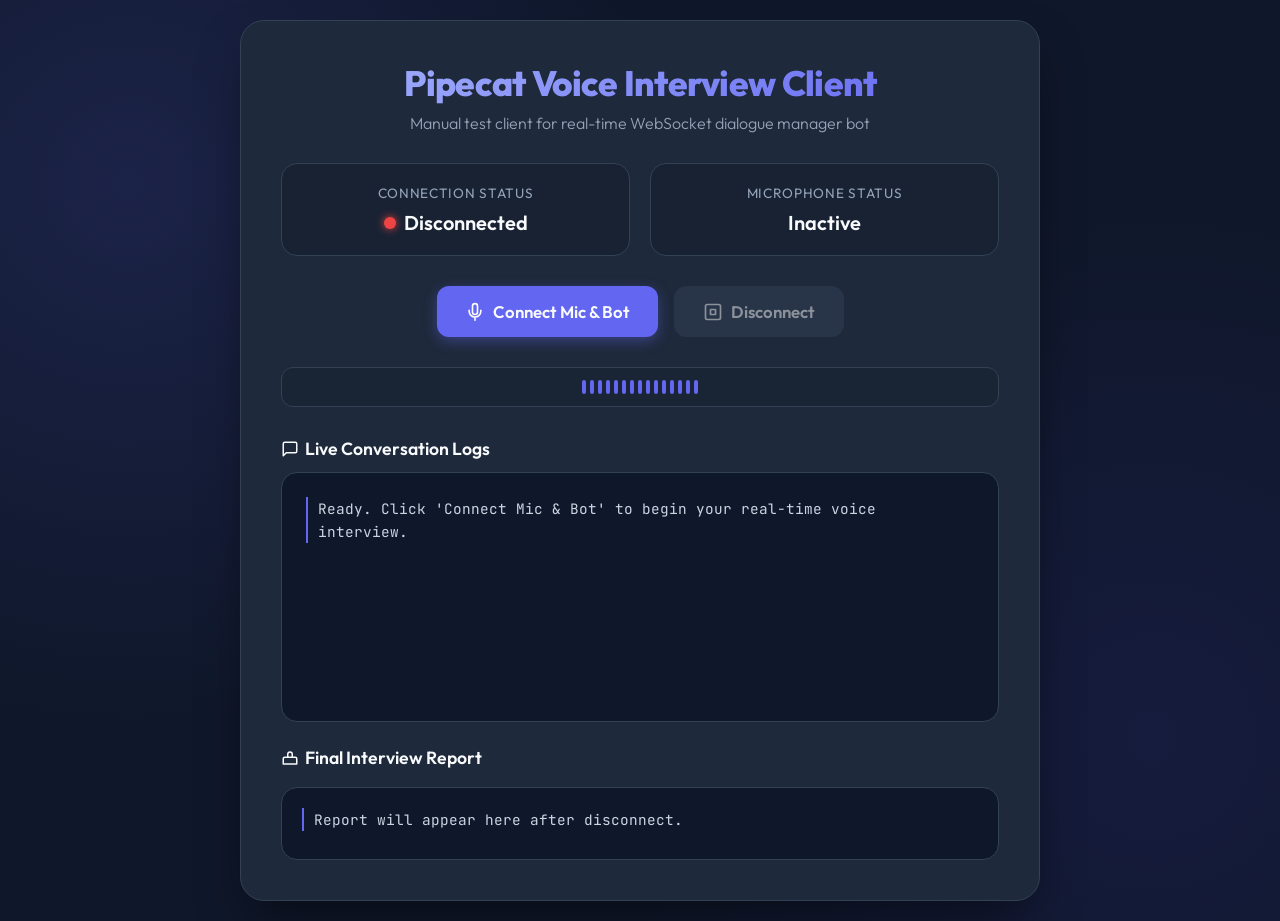
==== backend/pipecat_integration/manual_client/index.html @ de981293 "Initial commit" ====
<!DOCTYPE html>
<html lang="en">
<head>
    <meta charset="UTF-8">
    <meta name="viewport" content="width=device-width, initial-scale=1.0">
    <title>Pipecat WebSocket Manual Client</title>
    <!-- Modern Premium Typography -->
    <link rel="preconnect" href="https://fonts.googleapis.com">
    <link rel="preconnect" href="https://fonts.gstatic.com" crossorigin>
    <link href="https://fonts.googleapis.com/css2?family=Outfit:wght@300;400;600;800&family=JetBrains+Mono:wght@400;700&display=swap" rel="stylesheet">
    
    <style>
        :root {
            --bg-color: #0f172a;
            --card-bg: #1e293b;
            --accent-primary: #6366f1;
            --accent-hover: #4f46e5;
            --text-main: #f8fafc;
            --text-secondary: #94a3b8;
            --status-offline: #ef4444;
            --status-connecting: #eab308;
            --status-online: #22c55e;
            --border-color: #334155;
        }

        * {
            box-sizing: border-box;
            margin: 0;
            padding: 0;
        }

        body {
            font-family: 'Outfit', sans-serif;
            background-color: var(--bg-color);
            color: var(--text-main);
            min-height: 100vh;
            display: flex;
            justify-content: center;
            align-items: center;
            padding: 20px;
            overflow-x: hidden;
            background-image: radial-gradient(circle at 10% 20%, rgba(99, 102, 241, 0.15) 0%, transparent 40%),
                              radial-gradient(circle at 90% 80%, rgba(79, 70, 229, 0.1) 0%, transparent 40%);
        }

        .container {
            width: 100%;
            max-width: 800px;
            background-color: var(--card-bg);
            border: 1px solid var(--border-color);
            border-radius: 24px;
            padding: 40px;
            box-shadow: 0 25px 50px -12px rgba(0, 0, 0, 0.5);
            backdrop-filter: blur(16px);
            transition: all 0.3s ease;
        }

        .header {
            text-align: center;
            margin-bottom: 30px;
        }

        .header h1 {
            font-size: 2.2rem;
            font-weight: 800;
            background: linear-gradient(135deg, #a5b4fc, #6366f1);
            -webkit-background-clip: text;
            -webkit-text-fill-color: transparent;
            margin-bottom: 8px;
            letter-spacing: -0.02em;
        }

        .header p {
            color: var(--text-secondary);
            font-size: 1rem;
            font-weight: 300;
        }

        /* Status and Indicator Grid */
        .status-grid {
            display: grid;
            grid-template-columns: 1fr 1fr;
            gap: 20px;
            margin-bottom: 30px;
        }

        .status-card {
            background-color: rgba(15, 23, 42, 0.4);
            border: 1px solid var(--border-color);
            border-radius: 16px;
            padding: 20px;
            display: flex;
            flex-direction: column;
            justify-content: center;
            align-items: center;
            text-align: center;
        }

        .status-label {
            font-size: 0.85rem;
            color: var(--text-secondary);
            text-transform: uppercase;
            letter-spacing: 0.05em;
            margin-bottom: 8px;
        }

        .status-value {
            font-size: 1.25rem;
            font-weight: 600;
            display: flex;
            align-items: center;
            gap: 8px;
        }

        .indicator {
            width: 12px;
            height: 12px;
            border-radius: 50%;
            display: inline-block;
            box-shadow: 0 0 8px currentColor;
        }

        .offline {
            color: var(--status-offline);
            background-color: var(--status-offline);
        }

        .connecting {
            color: var(--status-connecting);
            background-color: var(--status-connecting);
            animation: pulse 1.5s infinite;
        }

        .online {
            color: var(--status-online);
            background-color: var(--status-online);
            animation: pulse 2s infinite;
        }

        /* Buttons and Controls */
        .controls {
            display: flex;
            justify-content: center;
            gap: 16px;
            margin-bottom: 30px;
        }

        .btn {
            font-family: 'Outfit', sans-serif;
            font-size: 1.05rem;
            font-weight: 600;
            padding: 14px 28px;
            border: none;
            border-radius: 12px;
            cursor: pointer;
            transition: all 0.2s cubic-bezier(0.4, 0, 0.2, 1);
            display: flex;
            align-items: center;
            gap: 8px;
            outline: none;
        }

        .btn-primary {
            background-color: var(--accent-primary);
            color: var(--text-main);
            box-shadow: 0 4px 14px 0 rgba(99, 102, 241, 0.4);
        }

        .btn-primary:hover:not(:disabled) {
            background-color: var(--accent-hover);
            transform: translateY(-2px);
            box-shadow: 0 6px 20px 0 rgba(99, 102, 241, 0.5);
        }

        .btn-primary:active:not(:disabled) {
            transform: translateY(0);
        }

        .btn-danger {
            background-color: #334155;
            color: var(--text-main);
            border: 1px solid var(--border-color);
        }

        .btn-danger:hover:not(:disabled) {
            background-color: #dc2626;
            border-color: #dc2626;
            transform: translateY(-2px);
            box-shadow: 0 4px 14px 0 rgba(220, 38, 38, 0.4);
        }

        .btn:disabled {
            opacity: 0.5;
            cursor: not-allowed;
            transform: none !important;
            box-shadow: none !important;
        }

        /* Waveform simulation / active mic meter */
        .mic-meter-container {
            width: 100%;
            height: 40px;
            background-color: rgba(15, 23, 42, 0.3);
            border: 1px solid var(--border-color);
            border-radius: 12px;
            margin-bottom: 30px;
            padding: 10px;
            display: flex;
            align-items: center;
            justify-content: center;
            gap: 4px;
            overflow: hidden;
        }

        .bar {
            width: 4px;
            height: 80%;
            background-color: var(--accent-primary);
            border-radius: 2px;
            transition: height 0.05s ease;
        }

        /* Log / Transcript Viewer */
        .panel-title {
            font-size: 1.1rem;
            font-weight: 600;
            margin-bottom: 12px;
            color: var(--text-main);
            display: flex;
            align-items: center;
            gap: 6px;
        }

        .log-panel {
            background-color: #0f172a;
            border: 1px solid var(--border-color);
            border-radius: 16px;
            padding: 24px;
            height: 250px;
            overflow-y: auto;
            font-family: 'JetBrains Mono', monospace;
            font-size: 0.9rem;
            line-height: 1.6;
            color: #cbd5e1;
            scroll-behavior: smooth;
        }

        .log-entry {
            margin-bottom: 8px;
            border-left: 2px solid transparent;
            padding-left: 10px;
            animation: fadeIn 0.2s ease-out;
        }

        .log-entry.info { border-color: var(--accent-primary); color: #cbd5e1; }
        .log-entry.success { border-color: var(--status-online); color: #86efac; }
        .log-entry.error { border-color: var(--status-offline); color: #fca5a5; }
        .log-entry.server { border-color: var(--status-connecting); color: #fef08a; }

        @keyframes pulse {
            0%, 100% { opacity: 1; transform: scale(1); }
            50% { opacity: 0.6; transform: scale(0.95); }
        }

        @keyframes fadeIn {
            from { opacity: 0; transform: translateY(4px); }
            to { opacity: 1; transform: translateY(0); }
        }


        /* Final Report Viewer */
        .report-panel {
            background-color: #0f172a;
            border: 1px solid var(--border-color);
            border-radius: 16px;
            padding: 20px;
            margin-top: 18px;
            font-family: 'JetBrains Mono', monospace;
            font-size: 0.9rem;
            line-height: 1.6;
            color: #cbd5e1;
        }

        .report-grid {
            display: grid;
            grid-template-columns: 1fr 1fr;
            gap: 12px;
            margin-top: 10px;
        }

        .report-item {
            background: rgba(30, 41, 59, 0.75);
            border: 1px solid var(--border-color);
            border-radius: 12px;
            padding: 12px;
        }

        .report-label {
            color: var(--text-secondary);
            font-size: 0.75rem;
            text-transform: uppercase;
            letter-spacing: 0.04em;
            margin-bottom: 4px;
        }

        .report-value {
            color: var(--text-main);
            font-weight: 700;
            font-size: 1rem;
        }


        .report-section {
            margin-top: 18px;
            background: rgba(15, 23, 42, 0.45);
            border: 1px solid var(--border-color);
            border-radius: 14px;
            padding: 16px;
        }

        .report-section-title {
            font-size: 1rem;
            font-weight: 700;
            color: var(--text-main);
            margin-bottom: 10px;
        }

        .report-text {
            color: #e2e8f0;
            line-height: 1.7;
            margin-bottom: 8px;
        }

        .report-muted {
            color: var(--text-secondary);
            font-size: 0.82rem;
            line-height: 1.5;
            margin-top: 6px;
        }

        .report-list {
            margin-left: 20px;
            color: #cbd5e1;
            line-height: 1.7;
        }

        .report-list li {
            margin-bottom: 6px;
        }

        .trace-card {
            background: rgba(30, 41, 59, 0.72);
            border: 1px solid var(--border-color);
            border-radius: 12px;
            padding: 14px;
            margin-bottom: 12px;
        }

        .trace-section {
            margin-top: 8px;
            color: #cbd5e1;
            line-height: 1.55;
        }

        details.report-section summary {
            cursor: pointer;
        }

        .report-json {
            margin-top: 14px;
            max-height: 180px;
            overflow: auto;
            white-space: pre-wrap;
            color: #94a3b8;
            background: rgba(15, 23, 42, 0.7);
            border: 1px solid var(--border-color);
            border-radius: 12px;
            padding: 12px;
        }

        /* Custom scrollbar */
        .log-panel::-webkit-scrollbar {
            width: 8px;
        }
        .log-panel::-webkit-scrollbar-track {
            background: transparent;
        }
        .log-panel::-webkit-scrollbar-thumb {
            background: var(--border-color);
            border-radius: 4px;
        }
        .log-panel::-webkit-scrollbar-thumb:hover {
            background: var(--text-secondary);
        }
    </style>
</head>
<body>
    <div class="container">
        <div class="header">
            <h1>Pipecat Voice Interview Client</h1>
            <p>Manual test client for real-time WebSocket dialogue manager bot</p>
        </div>

        <div class="status-grid">
            <div class="status-card">
                <span class="status-label">Connection Status</span>
                <span class="status-value" id="connection-status">
                    <span class="indicator offline"></span>
                    Disconnected
                </span>
            </div>
            <div class="status-card">
                <span class="status-label">Microphone Status</span>
                <span class="status-value" id="mic-status">
                    Inactive
                </span>
            </div>
        </div>

        <div class="controls">
            <button class="btn btn-primary" id="btn-connect">
                <svg width="20" height="20" viewBox="0 0 24 24" fill="none" stroke="currentColor" stroke-width="2" stroke-linecap="round" stroke-linejoin="round"><path d="M12 2a3 3 0 0 0-3 3v7a3 3 0 0 0 6 0V5a3 3 0 0 0-3-3Z"/><path d="M19 10v1a7 7 0 0 1-14 0v-1"/><line x1="12" x2="12" y1="19" y2="22"/></svg>
                Connect Mic & Bot
            </button>
            <button class="btn btn-danger" id="btn-disconnect" disabled>
                <svg width="20" height="20" viewBox="0 0 24 24" fill="none" stroke="currentColor" stroke-width="2" stroke-linecap="round" stroke-linejoin="round"><rect width="18" height="18" x="3" y="3" rx="2"/><path d="M9 9h6v6H9z"/></svg>
                Disconnect
            </button>
        </div>

        <div class="mic-meter-container" id="visualizer">
            <!-- Simulated waveform bars -->
            <div class="bar"></div>
            <div class="bar"></div>
            <div class="bar"></div>
            <div class="bar"></div>
            <div class="bar"></div>
            <div class="bar"></div>
            <div class="bar"></div>
            <div class="bar"></div>
            <div class="bar"></div>
            <div class="bar"></div>
            <div class="bar"></div>
            <div class="bar"></div>
            <div class="bar"></div>
            <div class="bar"></div>
            <div class="bar"></div>
        </div>

        <div class="panel-title">
            <svg width="18" height="18" viewBox="0 0 24 24" fill="none" stroke="currentColor" stroke-width="2" stroke-linecap="round" stroke-linejoin="round"><path d="M21 15a2 2 0 0 1-2 2H7l-4 4V5a2 2 0 0 1 2-2h14a2 2 0 0 1 2 2z"/></svg>
            Live Conversation Logs
        </div>
        <div class="log-panel" id="log-panel">
            <div class="log-entry info">Ready. Click 'Connect Mic & Bot' to begin your real-time voice interview.</div>
        </div>

        <div class="panel-title" style="margin-top: 24px;">
            <svg width="18" height="18" viewBox="0 0 24 24" fill="none" stroke="currentColor" stroke-width="2" stroke-linecap="round" stroke-linejoin="round"><path d="M9 11H5a2 2 0 0 0-2 2v7h18v-7a2 2 0 0 0-2-2h-4"/><path d="M9 7a3 3 0 0 1 6 0v4H9z"/></svg>
            Final Interview Report
        </div>
        <div class="report-panel" id="report-panel">
            <div class="log-entry info">Report will appear here after disconnect.</div>
        </div>

    </div>

    <script src="client.js"></script>
</body>
</html>
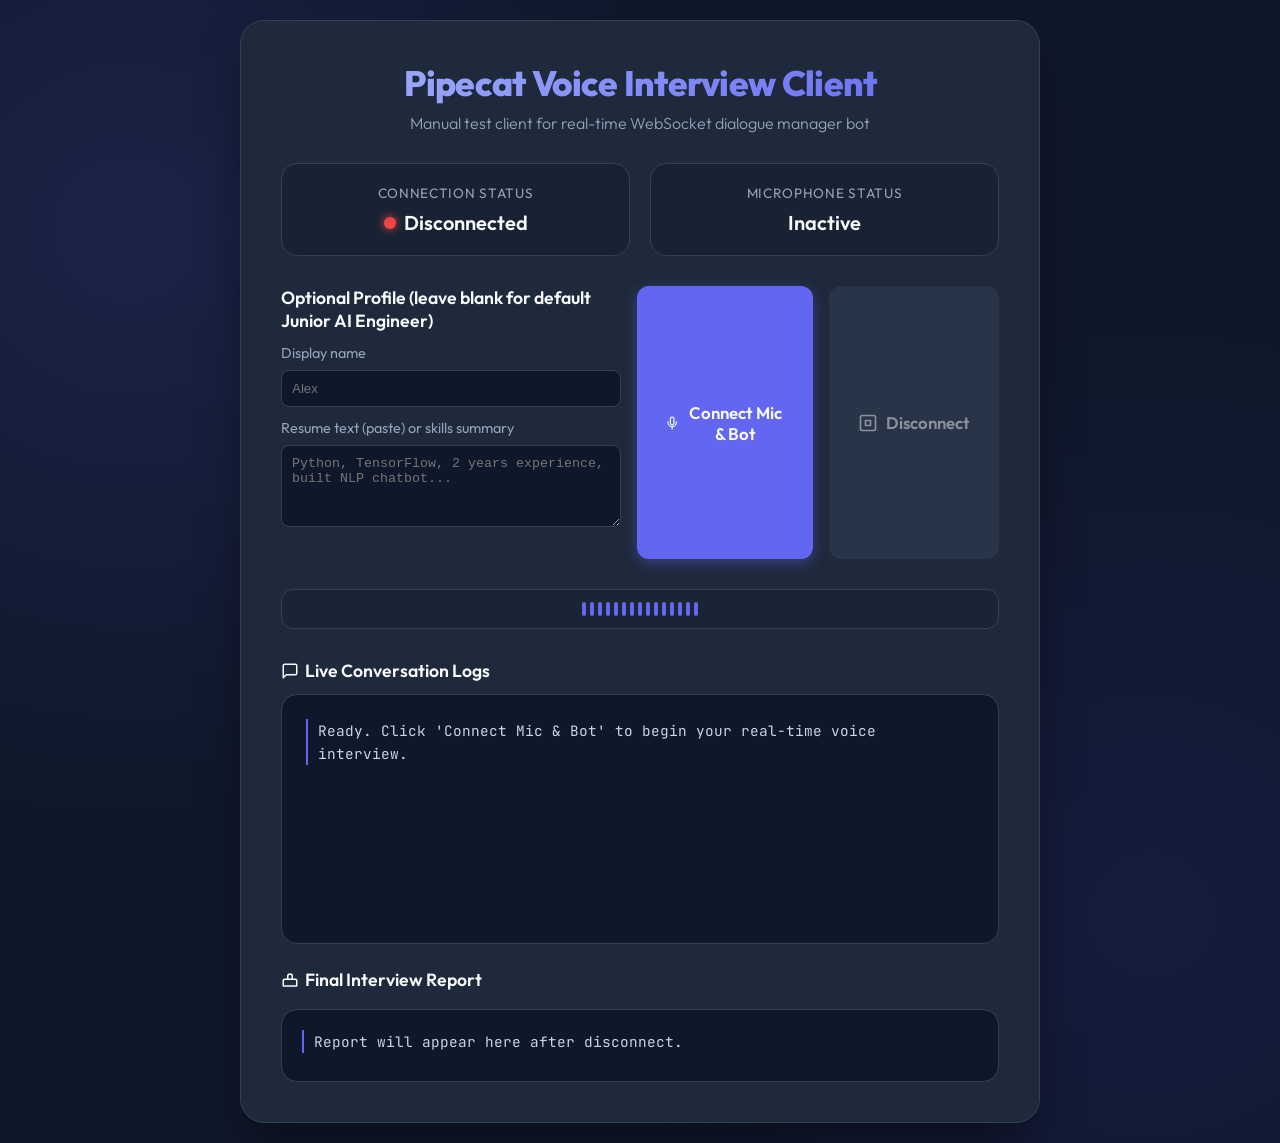
==== commit 443a1e2a: "Refactor: phase 3 Optional Resume Uploading" ====
--- a/backend/pipecat_integration/manual_client/index.html
+++ b/backend/pipecat_integration/manual_client/index.html
@@ -418,6 +418,13 @@
         </div>
 
         <div class="controls">
+            <div class="profile-panel" style="margin-bottom: 20px; text-align: left;">
+                <div class="panel-title" style="margin-bottom: 12px;">Optional Profile (leave blank for default Junior AI Engineer)</div>
+                <label style="display:block; margin-bottom:8px; color: var(--text-secondary); font-size: 0.9rem;">Display name</label>
+                <input id="input-name" type="text" placeholder="Alex" style="width:100%; margin-bottom:12px; padding:10px; border-radius:8px; border:1px solid var(--border-color); background:#0f172a; color:var(--text-main);">
+                <label style="display:block; margin-bottom:8px; color: var(--text-secondary); font-size: 0.9rem;">Resume text (paste) or skills summary</label>
+                <textarea id="input-resume" rows="4" placeholder="Python, TensorFlow, 2 years experience, built NLP chatbot..." style="width:100%; margin-bottom:8px; padding:10px; border-radius:8px; border:1px solid var(--border-color); background:#0f172a; color:var(--text-main); resize: vertical;"></textarea>
+            </div>
             <button class="btn btn-primary" id="btn-connect">
                 <svg width="20" height="20" viewBox="0 0 24 24" fill="none" stroke="currentColor" stroke-width="2" stroke-linecap="round" stroke-linejoin="round"><path d="M12 2a3 3 0 0 0-3 3v7a3 3 0 0 0 6 0V5a3 3 0 0 0-3-3Z"/><path d="M19 10v1a7 7 0 0 1-14 0v-1"/><line x1="12" x2="12" y1="19" y2="22"/></svg>
                 Connect Mic & Bot
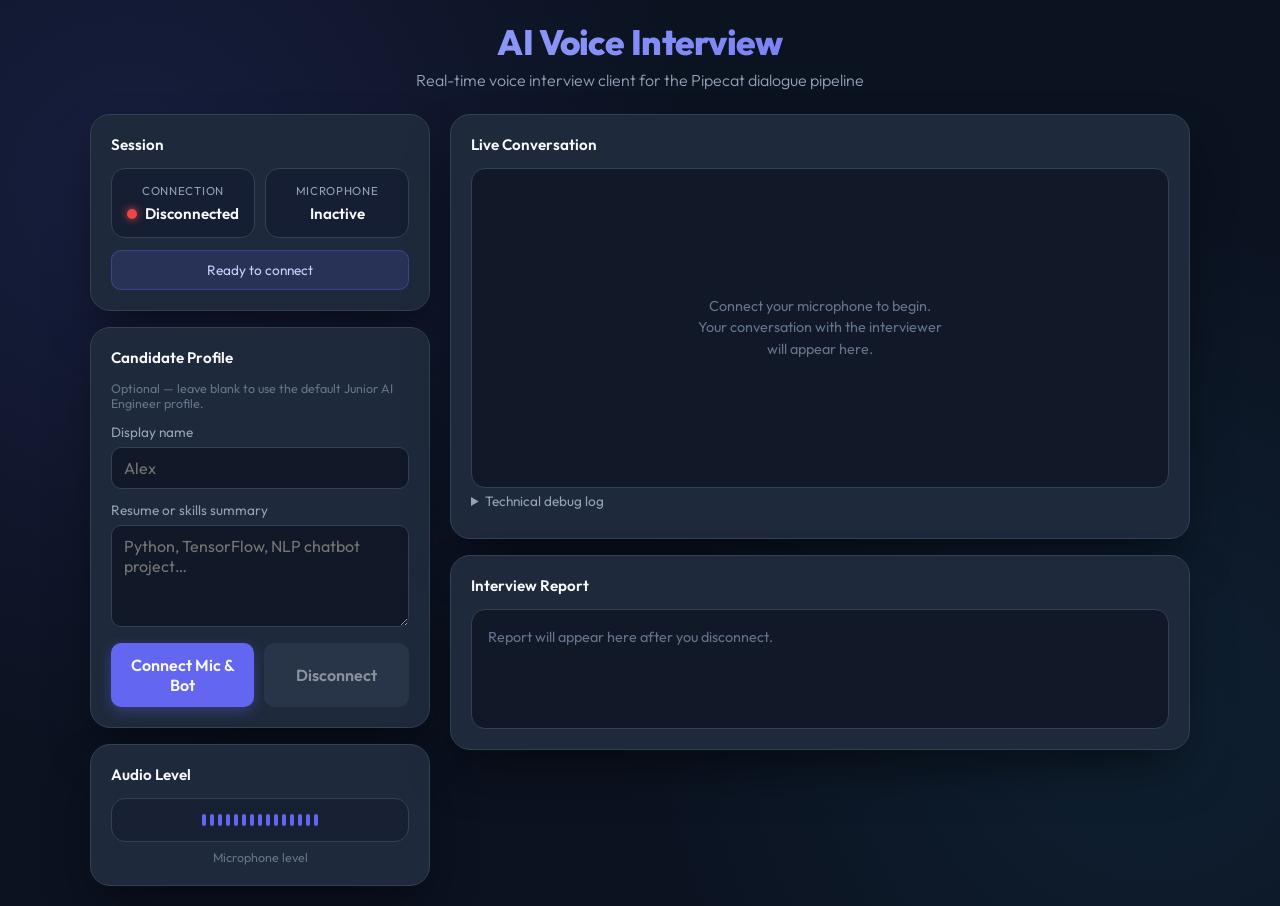
==== commit 64ac1a88: "Refactor manual client into modular UI architecture. Split styles, conversation/report views, and au" ====
--- a/backend/pipecat_integration/manual_client/index.html
+++ b/backend/pipecat_integration/manual_client/index.html
@@ -3,475 +3,106 @@
 <head>
     <meta charset="UTF-8">
     <meta name="viewport" content="width=device-width, initial-scale=1.0">
-    <title>Pipecat WebSocket Manual Client</title>
-    <!-- Modern Premium Typography -->
+    <title>AI Voice Interview Client</title>
     <link rel="preconnect" href="https://fonts.googleapis.com">
     <link rel="preconnect" href="https://fonts.gstatic.com" crossorigin>
     <link href="https://fonts.googleapis.com/css2?family=Outfit:wght@300;400;600;800&family=JetBrains+Mono:wght@400;700&display=swap" rel="stylesheet">
-    
-    <style>
-        :root {
-            --bg-color: #0f172a;
-            --card-bg: #1e293b;
-            --accent-primary: #6366f1;
-            --accent-hover: #4f46e5;
-            --text-main: #f8fafc;
-            --text-secondary: #94a3b8;
-            --status-offline: #ef4444;
-            --status-connecting: #eab308;
-            --status-online: #22c55e;
-            --border-color: #334155;
-        }
-
-        * {
-            box-sizing: border-box;
-            margin: 0;
-            padding: 0;
-        }
-
-        body {
-            font-family: 'Outfit', sans-serif;
-            background-color: var(--bg-color);
-            color: var(--text-main);
-            min-height: 100vh;
-            display: flex;
-            justify-content: center;
-            align-items: center;
-            padding: 20px;
-            overflow-x: hidden;
-            background-image: radial-gradient(circle at 10% 20%, rgba(99, 102, 241, 0.15) 0%, transparent 40%),
-                              radial-gradient(circle at 90% 80%, rgba(79, 70, 229, 0.1) 0%, transparent 40%);
-        }
-
-        .container {
-            width: 100%;
-            max-width: 800px;
-            background-color: var(--card-bg);
-            border: 1px solid var(--border-color);
-            border-radius: 24px;
-            padding: 40px;
-            box-shadow: 0 25px 50px -12px rgba(0, 0, 0, 0.5);
-            backdrop-filter: blur(16px);
-            transition: all 0.3s ease;
-        }
-
-        .header {
-            text-align: center;
-            margin-bottom: 30px;
-        }
-
-        .header h1 {
-            font-size: 2.2rem;
-            font-weight: 800;
-            background: linear-gradient(135deg, #a5b4fc, #6366f1);
-            -webkit-background-clip: text;
-            -webkit-text-fill-color: transparent;
-            margin-bottom: 8px;
-            letter-spacing: -0.02em;
-        }
-
-        .header p {
-            color: var(--text-secondary);
-            font-size: 1rem;
-            font-weight: 300;
-        }
-
-        /* Status and Indicator Grid */
-        .status-grid {
-            display: grid;
-            grid-template-columns: 1fr 1fr;
-            gap: 20px;
-            margin-bottom: 30px;
-        }
-
-        .status-card {
-            background-color: rgba(15, 23, 42, 0.4);
-            border: 1px solid var(--border-color);
-            border-radius: 16px;
-            padding: 20px;
-            display: flex;
-            flex-direction: column;
-            justify-content: center;
-            align-items: center;
-            text-align: center;
-        }
-
-        .status-label {
-            font-size: 0.85rem;
-            color: var(--text-secondary);
-            text-transform: uppercase;
-            letter-spacing: 0.05em;
-            margin-bottom: 8px;
-        }
-
-        .status-value {
-            font-size: 1.25rem;
-            font-weight: 600;
-            display: flex;
-            align-items: center;
-            gap: 8px;
-        }
-
-        .indicator {
-            width: 12px;
-            height: 12px;
-            border-radius: 50%;
-            display: inline-block;
-            box-shadow: 0 0 8px currentColor;
-        }
-
-        .offline {
-            color: var(--status-offline);
-            background-color: var(--status-offline);
-        }
-
-        .connecting {
-            color: var(--status-connecting);
-            background-color: var(--status-connecting);
-            animation: pulse 1.5s infinite;
-        }
-
-        .online {
-            color: var(--status-online);
-            background-color: var(--status-online);
-            animation: pulse 2s infinite;
-        }
-
-        /* Buttons and Controls */
-        .controls {
-            display: flex;
-            justify-content: center;
-            gap: 16px;
-            margin-bottom: 30px;
-        }
-
-        .btn {
-            font-family: 'Outfit', sans-serif;
-            font-size: 1.05rem;
-            font-weight: 600;
-            padding: 14px 28px;
-            border: none;
-            border-radius: 12px;
-            cursor: pointer;
-            transition: all 0.2s cubic-bezier(0.4, 0, 0.2, 1);
-            display: flex;
-            align-items: center;
-            gap: 8px;
-            outline: none;
-        }
-
-        .btn-primary {
-            background-color: var(--accent-primary);
-            color: var(--text-main);
-            box-shadow: 0 4px 14px 0 rgba(99, 102, 241, 0.4);
-        }
-
-        .btn-primary:hover:not(:disabled) {
-            background-color: var(--accent-hover);
-            transform: translateY(-2px);
-            box-shadow: 0 6px 20px 0 rgba(99, 102, 241, 0.5);
-        }
-
-        .btn-primary:active:not(:disabled) {
-            transform: translateY(0);
-        }
-
-        .btn-danger {
-            background-color: #334155;
-            color: var(--text-main);
-            border: 1px solid var(--border-color);
-        }
-
-        .btn-danger:hover:not(:disabled) {
-            background-color: #dc2626;
-            border-color: #dc2626;
-            transform: translateY(-2px);
-            box-shadow: 0 4px 14px 0 rgba(220, 38, 38, 0.4);
-        }
-
-        .btn:disabled {
-            opacity: 0.5;
-            cursor: not-allowed;
-            transform: none !important;
-            box-shadow: none !important;
-        }
-
-        /* Waveform simulation / active mic meter */
-        .mic-meter-container {
-            width: 100%;
-            height: 40px;
-            background-color: rgba(15, 23, 42, 0.3);
-            border: 1px solid var(--border-color);
-            border-radius: 12px;
-            margin-bottom: 30px;
-            padding: 10px;
-            display: flex;
-            align-items: center;
-            justify-content: center;
-            gap: 4px;
-            overflow: hidden;
-        }
-
-        .bar {
-            width: 4px;
-            height: 80%;
-            background-color: var(--accent-primary);
-            border-radius: 2px;
-            transition: height 0.05s ease;
-        }
-
-        /* Log / Transcript Viewer */
-        .panel-title {
-            font-size: 1.1rem;
-            font-weight: 600;
-            margin-bottom: 12px;
-            color: var(--text-main);
-            display: flex;
-            align-items: center;
-            gap: 6px;
-        }
-
-        .log-panel {
-            background-color: #0f172a;
-            border: 1px solid var(--border-color);
-            border-radius: 16px;
-            padding: 24px;
-            height: 250px;
-            overflow-y: auto;
-            font-family: 'JetBrains Mono', monospace;
-            font-size: 0.9rem;
-            line-height: 1.6;
-            color: #cbd5e1;
-            scroll-behavior: smooth;
-        }
-
-        .log-entry {
-            margin-bottom: 8px;
-            border-left: 2px solid transparent;
-            padding-left: 10px;
-            animation: fadeIn 0.2s ease-out;
-        }
-
-        .log-entry.info { border-color: var(--accent-primary); color: #cbd5e1; }
-        .log-entry.success { border-color: var(--status-online); color: #86efac; }
-        .log-entry.error { border-color: var(--status-offline); color: #fca5a5; }
-        .log-entry.server { border-color: var(--status-connecting); color: #fef08a; }
-
-        @keyframes pulse {
-            0%, 100% { opacity: 1; transform: scale(1); }
-            50% { opacity: 0.6; transform: scale(0.95); }
-        }
-
-        @keyframes fadeIn {
-            from { opacity: 0; transform: translateY(4px); }
-            to { opacity: 1; transform: translateY(0); }
-        }
-
-
-        /* Final Report Viewer */
-        .report-panel {
-            background-color: #0f172a;
-            border: 1px solid var(--border-color);
-            border-radius: 16px;
-            padding: 20px;
-            margin-top: 18px;
-            font-family: 'JetBrains Mono', monospace;
-            font-size: 0.9rem;
-            line-height: 1.6;
-            color: #cbd5e1;
-        }
-
-        .report-grid {
-            display: grid;
-            grid-template-columns: 1fr 1fr;
-            gap: 12px;
-            margin-top: 10px;
-        }
-
-        .report-item {
-            background: rgba(30, 41, 59, 0.75);
-            border: 1px solid var(--border-color);
-            border-radius: 12px;
-            padding: 12px;
-        }
-
-        .report-label {
-            color: var(--text-secondary);
-            font-size: 0.75rem;
-            text-transform: uppercase;
-            letter-spacing: 0.04em;
-            margin-bottom: 4px;
-        }
-
-        .report-value {
-            color: var(--text-main);
-            font-weight: 700;
-            font-size: 1rem;
-        }
-
-
-        .report-section {
-            margin-top: 18px;
-            background: rgba(15, 23, 42, 0.45);
-            border: 1px solid var(--border-color);
-            border-radius: 14px;
-            padding: 16px;
-        }
-
-        .report-section-title {
-            font-size: 1rem;
-            font-weight: 700;
-            color: var(--text-main);
-            margin-bottom: 10px;
-        }
-
-        .report-text {
-            color: #e2e8f0;
-            line-height: 1.7;
-            margin-bottom: 8px;
-        }
-
-        .report-muted {
-            color: var(--text-secondary);
-            font-size: 0.82rem;
-            line-height: 1.5;
-            margin-top: 6px;
-        }
-
-        .report-list {
-            margin-left: 20px;
-            color: #cbd5e1;
-            line-height: 1.7;
-        }
-
-        .report-list li {
-            margin-bottom: 6px;
-        }
-
-        .trace-card {
-            background: rgba(30, 41, 59, 0.72);
-            border: 1px solid var(--border-color);
-            border-radius: 12px;
-            padding: 14px;
-            margin-bottom: 12px;
-        }
-
-        .trace-section {
-            margin-top: 8px;
-            color: #cbd5e1;
-            line-height: 1.55;
-        }
-
-        details.report-section summary {
-            cursor: pointer;
-        }
-
-        .report-json {
-            margin-top: 14px;
-            max-height: 180px;
-            overflow: auto;
-            white-space: pre-wrap;
-            color: #94a3b8;
-            background: rgba(15, 23, 42, 0.7);
-            border: 1px solid var(--border-color);
-            border-radius: 12px;
-            padding: 12px;
-        }
-
-        /* Custom scrollbar */
-        .log-panel::-webkit-scrollbar {
-            width: 8px;
-        }
-        .log-panel::-webkit-scrollbar-track {
-            background: transparent;
-        }
-        .log-panel::-webkit-scrollbar-thumb {
-            background: var(--border-color);
-            border-radius: 4px;
-        }
-        .log-panel::-webkit-scrollbar-thumb:hover {
-            background: var(--text-secondary);
-        }
-    </style>
+    <link rel="stylesheet" href="styles/main.css">
 </head>
 <body>
-    <div class="container">
-        <div class="header">
-            <h1>Pipecat Voice Interview Client</h1>
-            <p>Manual test client for real-time WebSocket dialogue manager bot</p>
+    <div class="app-shell">
+        <header class="app-header">
+            <h1>AI Voice Interview</h1>
+            <p>Real-time voice interview client for the Pipecat dialogue pipeline</p>
+        </header>
+
+        <div class="app-grid">
+            <aside class="sidebar">
+                <section class="card" aria-labelledby="session-title">
+                    <h2 id="session-title" class="card-title">Session</h2>
+                    <div class="status-row">
+                        <div class="status-card">
+                            <div class="status-label">Connection</div>
+                            <div class="status-value" id="connection-status">
+                                <span class="indicator offline"></span>
+                                Disconnected
+                            </div>
+                        </div>
+                        <div class="status-card">
+                            <div class="status-label">Microphone</div>
+                            <div class="status-value" id="mic-status">Inactive</div>
+                        </div>
+                    </div>
+                    <div class="session-phase" id="session-phase">Ready to connect</div>
+                </section>
+
+                <section class="card" aria-labelledby="profile-title">
+                    <h2 id="profile-title" class="card-title">Candidate Profile</h2>
+                    <p class="field-hint" style="margin-bottom: 12px;">
+                        Optional — leave blank to use the default Junior AI Engineer profile.
+                    </p>
+                    <div class="field">
+                        <label for="input-name">Display name</label>
+                        <input id="input-name" type="text" placeholder="Alex" autocomplete="name">
+                    </div>
+                    <div class="field">
+                        <label for="input-resume">Resume or skills summary</label>
+                        <textarea id="input-resume" rows="4" placeholder="Python, TensorFlow, NLP chatbot project…"></textarea>
+                    </div>
+                    <div class="controls-row">
+                        <button class="btn btn-primary" id="btn-connect" type="button">
+                            Connect Mic &amp; Bot
+                        </button>
+                        <button class="btn btn-danger" id="btn-disconnect" type="button" disabled>
+                            Disconnect
+                        </button>
+                    </div>
+                </section>
+
+                <section class="card" aria-labelledby="mic-meter-title">
+                    <h2 id="mic-meter-title" class="card-title">Audio Level</h2>
+                    <div class="mic-meter" id="visualizer" aria-hidden="true">
+                        <div class="bar"></div>
+                        <div class="bar"></div>
+                        <div class="bar"></div>
+                        <div class="bar"></div>
+                        <div class="bar"></div>
+                        <div class="bar"></div>
+                        <div class="bar"></div>
+                        <div class="bar"></div>
+                        <div class="bar"></div>
+                        <div class="bar"></div>
+                        <div class="bar"></div>
+                        <div class="bar"></div>
+                        <div class="bar"></div>
+                        <div class="bar"></div>
+                        <div class="bar"></div>
+                    </div>
+                    <div class="mic-meter-label" id="visualizer-label">Microphone level</div>
+                </section>
+            </aside>
+
+            <main class="main-panel">
+                <section class="card" aria-labelledby="conversation-title">
+                    <h2 id="conversation-title" class="card-title">Live Conversation</h2>
+                    <div class="conversation-panel" id="conversation-panel" role="log" aria-live="polite"></div>
+                    <details class="debug-log">
+                        <summary>Technical debug log</summary>
+                        <div class="debug-log-panel" id="debug-log-panel"></div>
+                    </details>
+                </section>
+
+                <section class="card" aria-labelledby="report-title">
+                    <h2 id="report-title" class="card-title">Interview Report</h2>
+                    <div class="report-panel" id="report-panel">
+                        <div class="report-placeholder">Report will appear here after you disconnect.</div>
+                    </div>
+                </section>
+            </main>
         </div>
-
-        <div class="status-grid">
-            <div class="status-card">
-                <span class="status-label">Connection Status</span>
-                <span class="status-value" id="connection-status">
-                    <span class="indicator offline"></span>
-                    Disconnected
-                </span>
-            </div>
-            <div class="status-card">
-                <span class="status-label">Microphone Status</span>
-                <span class="status-value" id="mic-status">
-                    Inactive
-                </span>
-            </div>
-        </div>
-
-        <div class="controls">
-            <div class="profile-panel" style="margin-bottom: 20px; text-align: left;">
-                <div class="panel-title" style="margin-bottom: 12px;">Optional Profile (leave blank for default Junior AI Engineer)</div>
-                <label style="display:block; margin-bottom:8px; color: var(--text-secondary); font-size: 0.9rem;">Display name</label>
-                <input id="input-name" type="text" placeholder="Alex" style="width:100%; margin-bottom:12px; padding:10px; border-radius:8px; border:1px solid var(--border-color); background:#0f172a; color:var(--text-main);">
-                <label style="display:block; margin-bottom:8px; color: var(--text-secondary); font-size: 0.9rem;">Resume text (paste) or skills summary</label>
-                <textarea id="input-resume" rows="4" placeholder="Python, TensorFlow, 2 years experience, built NLP chatbot..." style="width:100%; margin-bottom:8px; padding:10px; border-radius:8px; border:1px solid var(--border-color); background:#0f172a; color:var(--text-main); resize: vertical;"></textarea>
-            </div>
-            <button class="btn btn-primary" id="btn-connect">
-                <svg width="20" height="20" viewBox="0 0 24 24" fill="none" stroke="currentColor" stroke-width="2" stroke-linecap="round" stroke-linejoin="round"><path d="M12 2a3 3 0 0 0-3 3v7a3 3 0 0 0 6 0V5a3 3 0 0 0-3-3Z"/><path d="M19 10v1a7 7 0 0 1-14 0v-1"/><line x1="12" x2="12" y1="19" y2="22"/></svg>
-                Connect Mic & Bot
-            </button>
-            <button class="btn btn-danger" id="btn-disconnect" disabled>
-                <svg width="20" height="20" viewBox="0 0 24 24" fill="none" stroke="currentColor" stroke-width="2" stroke-linecap="round" stroke-linejoin="round"><rect width="18" height="18" x="3" y="3" rx="2"/><path d="M9 9h6v6H9z"/></svg>
-                Disconnect
-            </button>
-        </div>
-
-        <div class="mic-meter-container" id="visualizer">
-            <!-- Simulated waveform bars -->
-            <div class="bar"></div>
-            <div class="bar"></div>
-            <div class="bar"></div>
-            <div class="bar"></div>
-            <div class="bar"></div>
-            <div class="bar"></div>
-            <div class="bar"></div>
-            <div class="bar"></div>
-            <div class="bar"></div>
-            <div class="bar"></div>
-            <div class="bar"></div>
-            <div class="bar"></div>
-            <div class="bar"></div>
-            <div class="bar"></div>
-            <div class="bar"></div>
-        </div>
-
-        <div class="panel-title">
-            <svg width="18" height="18" viewBox="0 0 24 24" fill="none" stroke="currentColor" stroke-width="2" stroke-linecap="round" stroke-linejoin="round"><path d="M21 15a2 2 0 0 1-2 2H7l-4 4V5a2 2 0 0 1 2-2h14a2 2 0 0 1 2 2z"/></svg>
-            Live Conversation Logs
-        </div>
-        <div class="log-panel" id="log-panel">
-            <div class="log-entry info">Ready. Click 'Connect Mic & Bot' to begin your real-time voice interview.</div>
-        </div>
-
-        <div class="panel-title" style="margin-top: 24px;">
-            <svg width="18" height="18" viewBox="0 0 24 24" fill="none" stroke="currentColor" stroke-width="2" stroke-linecap="round" stroke-linejoin="round"><path d="M9 11H5a2 2 0 0 0-2 2v7h18v-7a2 2 0 0 0-2-2h-4"/><path d="M9 7a3 3 0 0 1 6 0v4H9z"/></svg>
-            Final Interview Report
-        </div>
-        <div class="report-panel" id="report-panel">
-            <div class="log-entry info">Report will appear here after disconnect.</div>
-        </div>
-
     </div>
 
-    <script src="client.js"></script>
+    <script src="config.js"></script>
+    <script type="module" src="js/app.js"></script>
 </body>
 </html>
--- a/backend/pipecat_integration/manual_client/styles/main.css
+++ b/backend/pipecat_integration/manual_client/styles/main.css
@@ -0,0 +1,8 @@
+@import url("./tokens.css");
+@import url("./base.css");
+@import url("./layout.css");
+@import url("./components/status.css");
+@import url("./components/controls.css");
+@import url("./components/visualizer.css");
+@import url("./components/conversation.css");
+@import url("./components/report.css");
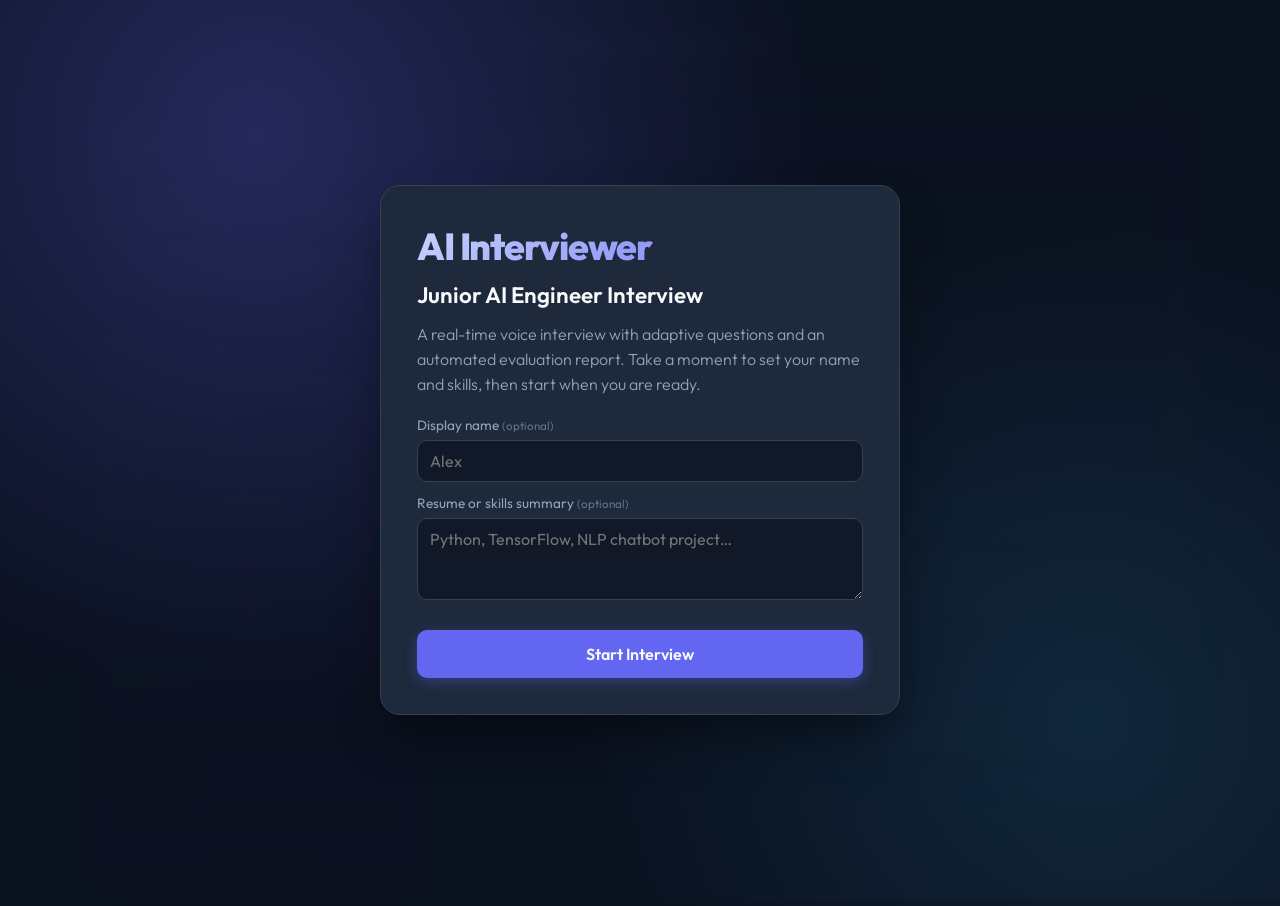
==== commit 5bba9f74: "Add pre-interview lobby with Cartesia-spoken instructions. Welcome → instructions → Ready uses the s" ====
--- a/backend/pipecat_integration/manual_client/index.html
+++ b/backend/pipecat_integration/manual_client/index.html
@@ -9,7 +9,60 @@
     <link href="https://fonts.googleapis.com/css2?family=Outfit:wght@300;400;600;800&family=JetBrains+Mono:wght@400;700&display=swap" rel="stylesheet">
     <link rel="stylesheet" href="styles/main.css">
 </head>
-<body>
+<body class="pre-interview-active">
+    <div
+        id="pre-interview-overlay"
+        class="pre-interview-overlay"
+        role="dialog"
+        aria-modal="true"
+        aria-labelledby="pre-interview-brand"
+    >
+        <div class="pre-interview-card">
+            <!-- Welcome -->
+            <section id="pre-panel-welcome" class="pre-panel is-active" aria-labelledby="pre-interview-brand">
+                <p class="pre-brand" id="pre-interview-brand">AI Interviewer</p>
+                <h1 class="pre-title">Junior AI Engineer Interview</h1>
+                <p class="pre-description">
+                    A real-time voice interview with adaptive questions and an automated evaluation report.
+                    Take a moment to set your name and skills, then start when you are ready.
+                </p>
+                <div class="pre-profile">
+                    <div class="field">
+                        <label for="pre-input-name">Display name <span class="optional">(optional)</span></label>
+                        <input id="pre-input-name" type="text" placeholder="Alex" autocomplete="name">
+                    </div>
+                    <div class="field">
+                        <label for="pre-input-resume">Resume or skills summary <span class="optional">(optional)</span></label>
+                        <textarea id="pre-input-resume" rows="3" placeholder="Python, TensorFlow, NLP chatbot project…"></textarea>
+                    </div>
+                </div>
+                <button class="btn btn-primary pre-cta" id="btn-start-interview" type="button">
+                    Start Interview
+                </button>
+            </section>
+
+            <!-- Loading / initializing -->
+            <section id="pre-panel-loading" class="pre-panel" hidden aria-live="polite">
+                <p class="pre-brand">AI Interviewer</p>
+                <h2 class="pre-title pre-title-sm">Initializing</h2>
+                <p class="pre-description" id="pre-loading-message">Initializing AI interviewer…</p>
+                <div class="pre-spinner" aria-hidden="true"></div>
+            </section>
+
+            <!-- Instructions + Ready -->
+            <section id="pre-panel-instructions" class="pre-panel" hidden aria-labelledby="pre-instructions-heading">
+                <p class="pre-brand">AI Interviewer</p>
+                <h2 class="pre-title pre-title-sm" id="pre-instructions-heading">Interview instructions</h2>
+                <p class="pre-speaking-hint" id="pre-speaking-hint">Listening to instructions…</p>
+                <ul class="pre-instructions-list" id="pre-instructions-list"></ul>
+                <p class="pre-instructions-spoken sr-only" id="pre-instructions-spoken"></p>
+                <button class="btn btn-primary pre-cta" id="btn-ready" type="button" disabled>
+                    Ready
+                </button>
+            </section>
+        </div>
+    </div>
+
     <div class="app-shell">
         <header class="app-header">
             <h1>AI Voice Interview</h1>
--- a/backend/pipecat_integration/manual_client/styles/main.css
+++ b/backend/pipecat_integration/manual_client/styles/main.css
@@ -6,3 +6,4 @@
 @import url("./components/visualizer.css");
 @import url("./components/conversation.css");
 @import url("./components/report.css");
+@import url("./components/preInterview.css");
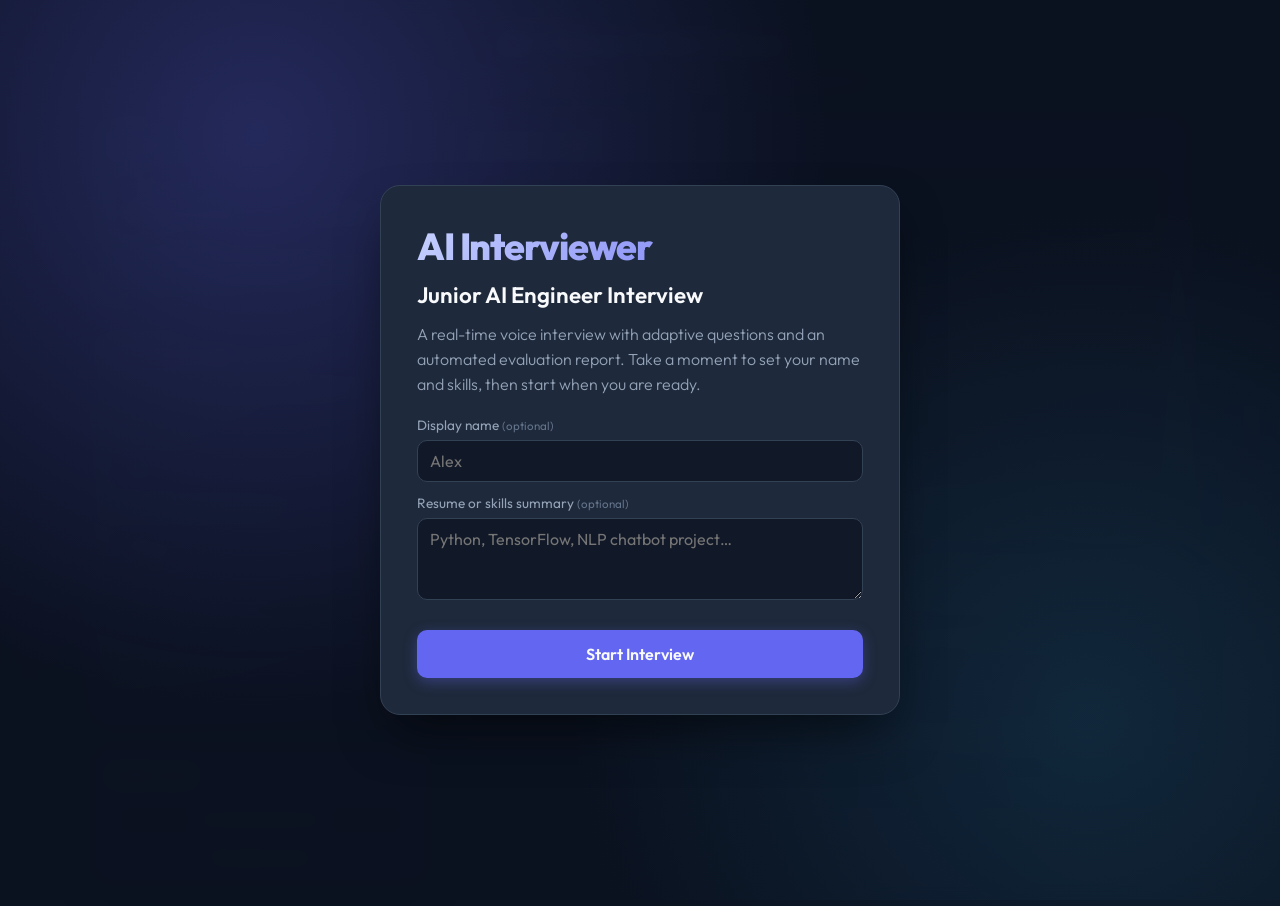
==== commit 612ae798: "Separate candidate thank-you UX from recruiter HTML assessment. Show completion message plus assessm" ====
--- a/backend/pipecat_integration/manual_client/index.html
+++ b/backend/pipecat_integration/manual_client/index.html
@@ -146,16 +146,19 @@
                 </section>
 
                 <section class="card" aria-labelledby="report-title">
-                    <h2 id="report-title" class="card-title">Interview Report</h2>
+                    <h2 id="report-title" class="card-title">After the interview</h2>
                     <div class="report-panel" id="report-panel">
-                        <div class="report-placeholder">Report will appear here after you disconnect.</div>
+                        <div class="report-placeholder">
+                            When you disconnect, you will see a thank-you message and a link
+                            to the recruiter assessment (not scores on this page).
+                        </div>
                     </div>
                 </section>
             </main>
         </div>
     </div>
 
-    <script src="config.js"></script>
-    <script type="module" src="js/app.js"></script>
+    <script src="config.js?v=20260719c"></script>
+    <script type="module" src="js/app.js?v=20260719c"></script>
 </body>
 </html>
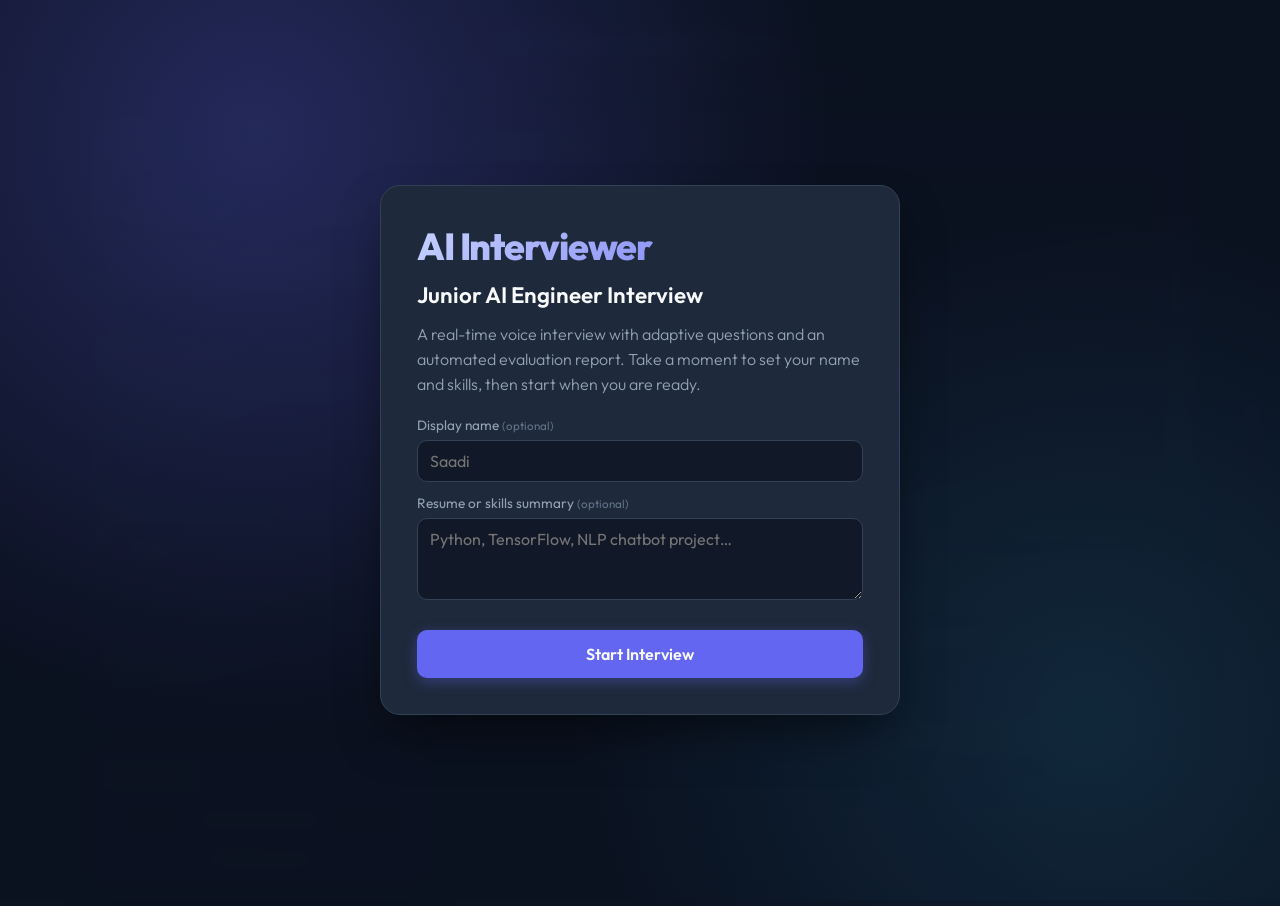
==== commit cee63335: "Add Recruiter Dashboard with invite links and polished report actions. Separate: 8001 module for cre" ====
--- a/backend/pipecat_integration/manual_client/index.html
+++ b/backend/pipecat_integration/manual_client/index.html
@@ -29,7 +29,7 @@
                 <div class="pre-profile">
                     <div class="field">
                         <label for="pre-input-name">Display name <span class="optional">(optional)</span></label>
-                        <input id="pre-input-name" type="text" placeholder="Alex" autocomplete="name">
+                        <input id="pre-input-name" type="text" placeholder="Saadi" autocomplete="name">
                     </div>
                     <div class="field">
                         <label for="pre-input-resume">Resume or skills summary <span class="optional">(optional)</span></label>
@@ -158,7 +158,7 @@
         </div>
     </div>
 
-    <script src="config.js?v=20260719c"></script>
-    <script type="module" src="js/app.js?v=20260719c"></script>
+    <script src="config.js?v=20260720a"></script>
+    <script type="module" src="js/app.js?v=20260720a"></script>
 </body>
 </html>
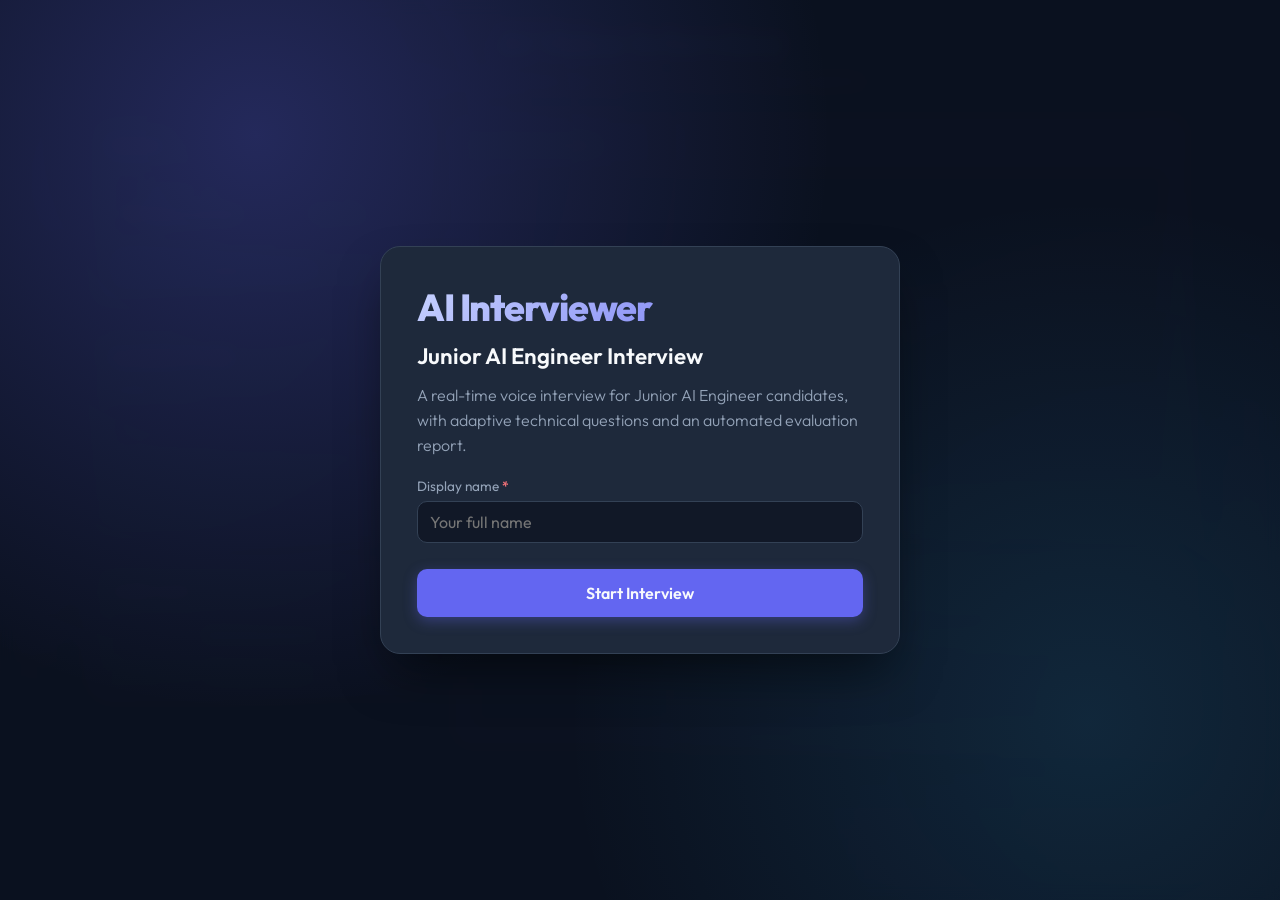
==== commit 9fb5173d: "Add multi-role templates and stabilize demo interview/report pipeline. Ship AI/Frontend/Backend role" ====
--- a/backend/pipecat_integration/manual_client/index.html
+++ b/backend/pipecat_integration/manual_client/index.html
@@ -21,20 +21,18 @@
             <!-- Welcome -->
             <section id="pre-panel-welcome" class="pre-panel is-active" aria-labelledby="pre-interview-brand">
                 <p class="pre-brand" id="pre-interview-brand">AI Interviewer</p>
-                <h1 class="pre-title">Junior AI Engineer Interview</h1>
-                <p class="pre-description">
+                <h1 class="pre-title" id="pre-interview-title">Interview</h1>
+                <p class="pre-description" id="pre-interview-description">
                     A real-time voice interview with adaptive questions and an automated evaluation report.
-                    Take a moment to set your name and skills, then start when you are ready.
+                    Enter your name, select your skills, then start when you are ready.
                 </p>
                 <div class="pre-profile">
                     <div class="field">
-                        <label for="pre-input-name">Display name <span class="optional">(optional)</span></label>
-                        <input id="pre-input-name" type="text" placeholder="Saadi" autocomplete="name">
+                        <label for="pre-input-name">Display name <span class="required-mark">*</span></label>
+                        <input id="pre-input-name" type="text" placeholder="Your full name" autocomplete="name" required>
+                        <p id="pre-name-error" class="field-error" hidden>Please enter your display name to continue.</p>
                     </div>
-                    <div class="field">
-                        <label for="pre-input-resume">Resume or skills summary <span class="optional">(optional)</span></label>
-                        <textarea id="pre-input-resume" rows="3" placeholder="Python, TensorFlow, NLP chatbot project…"></textarea>
-                    </div>
+                   
                 </div>
                 <button class="btn btn-primary pre-cta" id="btn-start-interview" type="button">
                     Start Interview
@@ -91,17 +89,12 @@
 
                 <section class="card" aria-labelledby="profile-title">
                     <h2 id="profile-title" class="card-title">Candidate Profile</h2>
-                    <p class="field-hint" style="margin-bottom: 12px;">
-                        Optional — leave blank to use the default Junior AI Engineer profile.
-                    </p>
+                    
                     <div class="field">
                         <label for="input-name">Display name</label>
                         <input id="input-name" type="text" placeholder="Alex" autocomplete="name">
                     </div>
-                    <div class="field">
-                        <label for="input-resume">Resume or skills summary</label>
-                        <textarea id="input-resume" rows="4" placeholder="Python, TensorFlow, NLP chatbot project…"></textarea>
-                    </div>
+                   
                     <div class="controls-row">
                         <button class="btn btn-primary" id="btn-connect" type="button">
                             Connect Mic &amp; Bot
